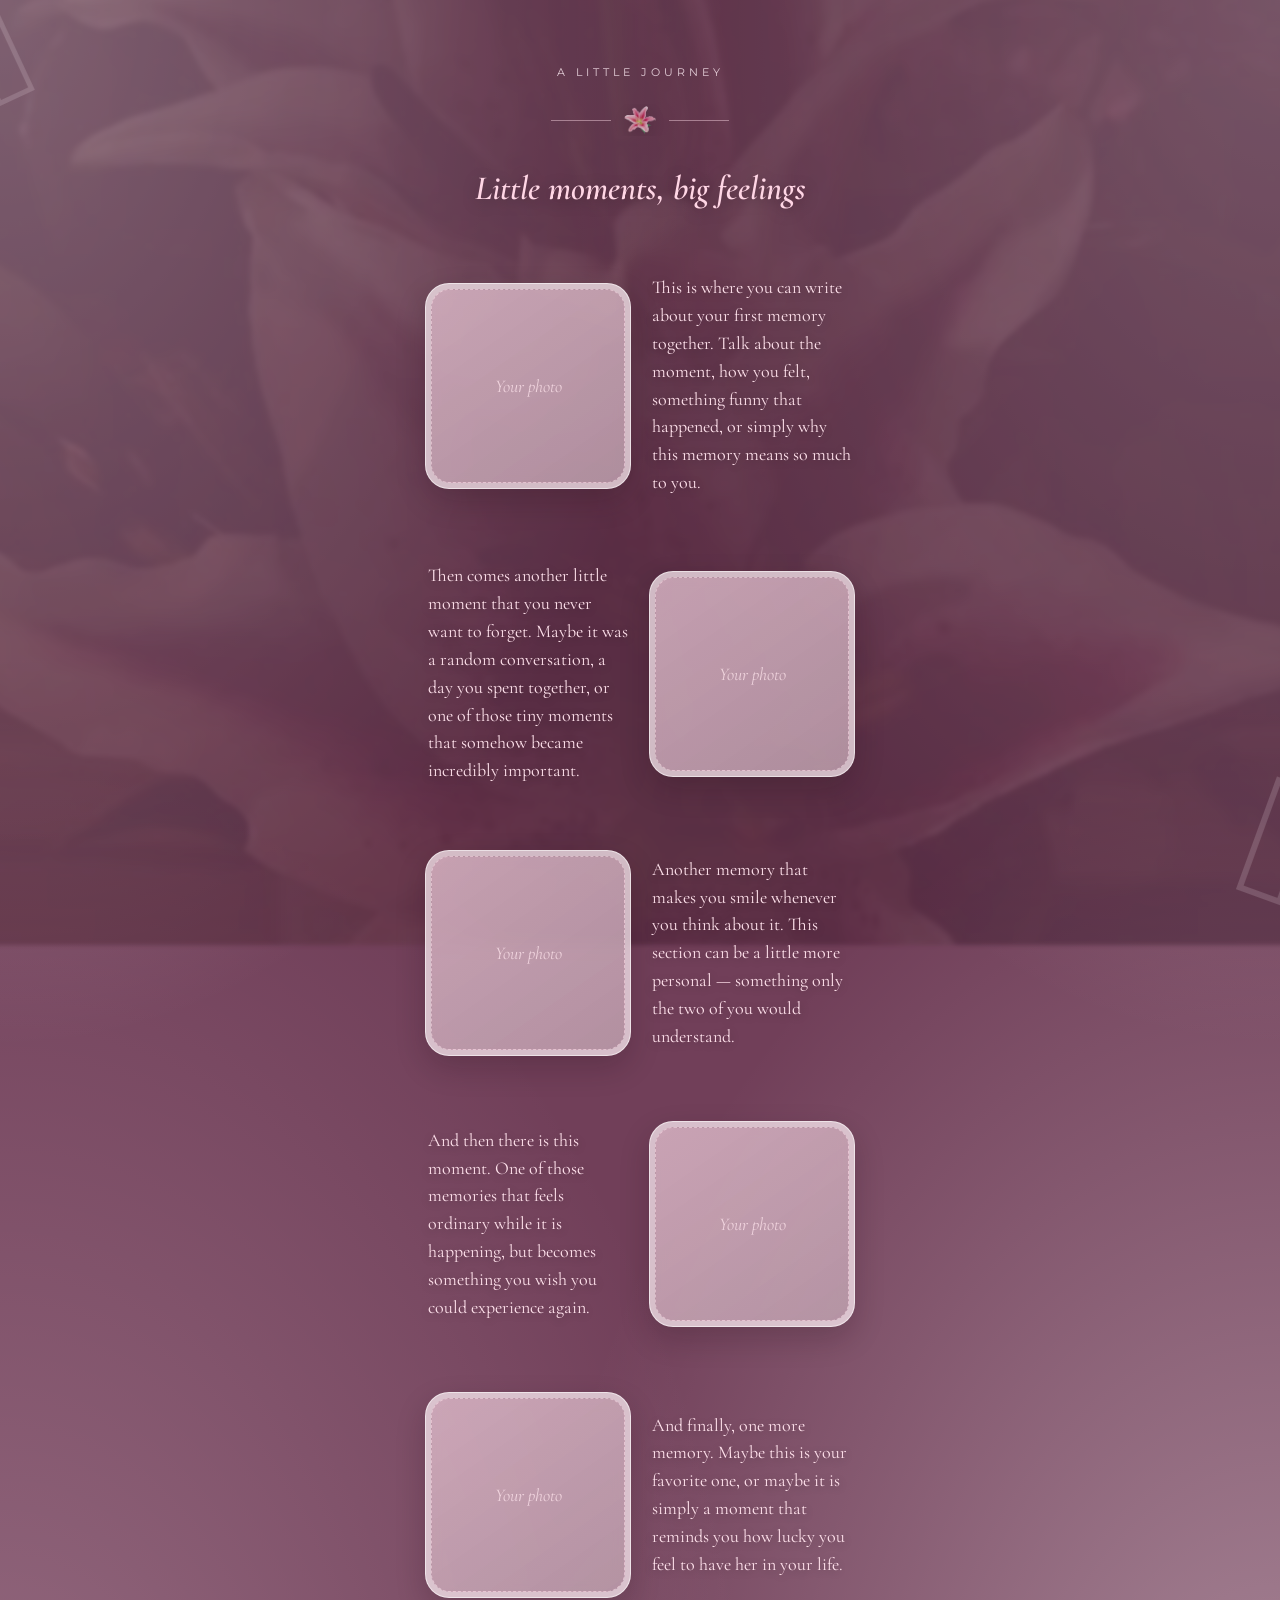
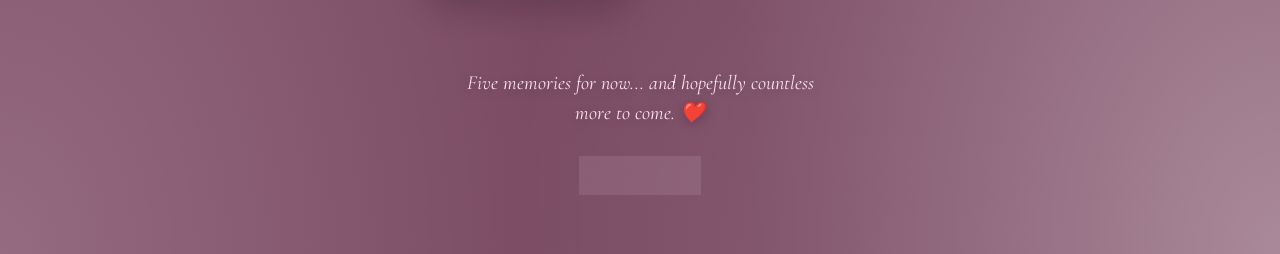
==== page2.html @ 09393ae9 "almsot done, adding pics" ====
<!DOCTYPE html>
<html lang="en">

<head>
    <meta charset="UTF-8">

    <meta
        name="viewport"
        content="width=device-width, initial-scale=1.0"
    >

    <title>Our Memories</title>

    <!-- Fonts -->
    <link rel="preconnect" href="https://fonts.googleapis.com">

    <link
        rel="preconnect"
        href="https://fonts.gstatic.com"
        crossorigin
    >

    <link
        href="https://fonts.googleapis.com/css2?family=Cormorant+Garamond:wght@400;500;600;700&family=Montserrat:wght@300;400&display=swap"
        rel="stylesheet"
    >

    <link rel="stylesheet" href="page2.css">
</head>


<body>

    <!-- Decorative lilies -->

    <div class="lily lily-top">𓆸</div>

    <div class="lily lily-bottom">𓆸</div>


    <main class="page">

        <!-- Heading -->

        <p class="little-text">
            A little journey
        </p>

        <div class="heading-divider">

            <span></span>

            <img
                src="image/lily-icon.png"
                alt=""
            >

            <span></span>

        </div>

        <h2>
            Little moments, big feelings
        </h2>


        <!-- =========================
             MEMORY 1
        ========================== -->

        <section class="memory memory-left">

            <div class="photo-box float-1">

                <div class="placeholder">
                    Your photo
                </div>

            </div>


            <div class="memory-text">

                <p>
                    This is where you can write about
                    your first memory together. Talk
                    about the moment, how you felt,
                    something funny that happened,
                    or simply why this memory means
                    so much to you.
                </p>

            </div>

        </section>



        <!-- =========================
             MEMORY 2
        ========================== -->

        <section class="memory memory-right">

            <div class="memory-text">

                <p>
                    Then comes another little moment
                    that you never want to forget.
                    Maybe it was a random conversation,
                    a day you spent together, or one
                    of those tiny moments that somehow
                    became incredibly important.
                </p>

            </div>


            <div class="photo-box float-2">

                <div class="placeholder">
                    Your photo
                </div>

            </div>

        </section>



        <!-- =========================
             MEMORY 3
        ========================== -->

        <section class="memory memory-left">

            <div class="photo-box float-3">

                <div class="placeholder">
                    Your photo
                </div>

            </div>


            <div class="memory-text">

                <p>
                    Another memory that makes you
                    smile whenever you think about it.
                    This section can be a little more
                    personal — something only the two
                    of you would understand.
                </p>

            </div>

        </section>



        <!-- =========================
             MEMORY 4
        ========================== -->

        <section class="memory memory-right">

            <div class="memory-text">

                <p>
                    And then there is this moment.
                    One of those memories that feels
                    ordinary while it is happening,
                    but becomes something you wish
                    you could experience again.
                </p>

            </div>


            <div class="photo-box float-4">

                <div class="placeholder">
                    Your photo
                </div>

            </div>

        </section>



        <!-- =========================
             MEMORY 5
        ========================== -->

        <section class="memory memory-left">

            <div class="photo-box float-5">

                <div class="placeholder">
                    Your photo
                </div>

            </div>


            <div class="memory-text">

                <p>
                    And finally, one more memory.
                    Maybe this is your favorite one,
                    or maybe it is simply a moment
                    that reminds you how lucky you
                    feel to have her in your life.
                </p>

            </div>

        </section>



        <!-- Bottom message -->

        <p class="bottom-text">

            Five memories for now...
            and hopefully countless more to come. ❤️

        </p>


        <!-- Back button -->

        <a
            href="page3.html"
            class="back-button"
        >
            continue
        </a>

    </main>

</body>

</html>
---- page2.css ----
* {
    margin: 0;
    padding: 0;
    box-sizing: border-box;
}

body {
    min-height: 100vh;

    background:
        radial-gradient(
            ellipse at top left,
            rgba(255, 248, 251, 0.45),
            transparent 40%
        ),
        radial-gradient(
            ellipse at top right,
            rgba(255, 242, 248, 0.35),
            transparent 40%
        ),
        radial-gradient(
            ellipse at bottom left,
            rgba(255, 238, 246, 0.25),
            transparent 42%
        ),
        radial-gradient(
            ellipse at bottom right,
            rgba(255, 248, 251, 0.40),
            transparent 42%
        ),
        #713f59;

    color: #f8e9ef;

    font-family:
        "Montserrat",
        sans-serif;

    overflow-x: hidden;
}


/* =========================
   LILY BACKGROUND
========================= */

body::before {
    content: "";

    position: fixed;

    inset: -5%;

    background-image:
        linear-gradient(
            rgba(65, 25, 48, 0.72),
            rgba(65, 25, 48, 0.72)
        ),
        url("images/lily.jpg");

    background-size: cover;

    background-position: center;

    background-repeat: no-repeat;

    opacity: 0.38;

    filter: blur(2px);

    z-index: 0;

    pointer-events: none;

    animation:
        lilyBackground
        18s
        ease-in-out
        infinite
        alternate;
}


/* =========================
   MAIN PAGE
========================= */

.page {
    width: 100%;

    min-height: 100vh;

    padding:
        65px
        20px
        60px;

    display: flex;

    flex-direction: column;

    align-items: center;

    text-align: center;

    position: relative;

    z-index: 2;
}


/* =========================
   INTRO
========================= */

.little-text {
    font-size: 11px;

    letter-spacing: 4px;

    text-transform: uppercase;

    color:
        rgba(255, 238, 245, 0.82);

    margin-bottom: 20px;

    animation:
        fadeUp
        1s
        ease
        forwards;
}


/* =========================
   TITLE
========================= */

h1 {
    font-family:
        "Cormorant Garamond",
        serif;

    font-size: 60px;

    line-height: 0.9;

    font-weight: 600;

    color: #fff3f7;

    text-shadow:
        0 3px 20px
        rgba(40, 10, 25, 0.35);

    animation:
        fadeUp
        1.2s
        ease
        forwards;
}


h2 {
    font-family:
        "Cormorant Garamond",
        serif;

    font-size: 34px;

    font-weight: 600;

    font-style: italic;

    color: #ffd6e5;

    margin-top: 14px;

    text-shadow:
        0 3px 15px
        rgba(40, 10, 25, 0.35);

    animation:
        fadeUp
        1.4s
        ease
        forwards;
}


/* =========================
   MEMORY ROW
========================= */

.memory {
    width: 100%;

    max-width: 430px;

    display: grid;

    grid-template-columns:
        1fr 1fr;

    align-items: center;

    gap: 18px;

    margin-top: 65px;

    position: relative;
}


/* =========================
   PHOTO BOX
========================= */

.photo-box {
    width: 100%;

    aspect-ratio: 1 / 1;

    padding: 5px;

    border-radius: 24px;

    background:
        rgba(255, 242, 247, 0.72);

    border:
        1px solid
        rgba(255, 255, 255, 0.55);

    box-shadow:
        0 12px 30px
        rgba(30, 10, 22, 0.20);

    backdrop-filter:
        blur(8px);

    overflow: hidden;

    will-change: transform;

    transition:
        box-shadow 0.3s ease;
}


/* =========================
   PHOTO PLACEHOLDER
========================= */

.placeholder {
    width: 100%;

    height: 100%;

    border-radius: 19px;

    display: flex;

    align-items: center;

    justify-content: center;

    background:
        linear-gradient(
            145deg,
            rgba(170, 99, 130, 0.30),
            rgba(108, 56, 82, 0.35)
        );

    border:
        1px dashed
        rgba(255, 224, 235, 0.55);

    color:
        rgba(255, 229, 237, 0.75);

    font-family:
        "Cormorant Garamond",
        serif;

    font-size: 18px;

    font-style: italic;
}


/* =========================
   FLOATING ANIMATIONS
========================= */

.float-1 {
    animation:
        floatOne
        5.5s
        ease-in-out
        infinite;
}


.float-2 {
    animation:
        floatTwo
        6.3s
        ease-in-out
        infinite;
}


.float-3 {
    animation:
        floatThree
        5.8s
        ease-in-out
        infinite;
}


.float-4 {
    animation:
        floatFour
        6.6s
        ease-in-out
        infinite;
}


.float-5 {
    animation:
        floatFive
        6.1s
        ease-in-out
        infinite;
}


/* =========================
   MEMORY TEXT
========================= */

.memory-text {
    text-align: left;

    padding:
        0 3px;
}


.memory-text p {
    font-family:
        "Cormorant Garamond",
        serif;

    font-size: 18px;

    line-height: 1.55;

    color: #ffe2ec;

    text-shadow:
        0 2px 10px
        rgba(40, 10, 25, 0.30);
}


/* =========================
   BOTTOM MESSAGE
========================= */

.bottom-text {
    max-width: 350px;

    margin-top: 70px;

    font-family:
        "Cormorant Garamond",
        serif;

    font-size: 20px;

    line-height: 1.5;

    font-style: italic;

    color: #ffe1eb;

    text-shadow:
        0 2px 12px
        rgba(40, 10, 25, 0.30);

    animation:
        fadeUp
        2s
        ease
        forwards;
}


/* =========================
   BACK BUTTON
========================= */

.back-button {
    display: inline-block;

    margin-top: 28px;

    padding:
        11px
        22px;

    border-radius: 50px;

    border:
        1px solid
        rgba(255, 225, 235, 0.45);

    background:
        rgba(255, 242, 247, 0.10);

    color: #ffe1eb;

    text-decoration: none;

    font-size: 11px;

    letter-spacing: 2px;

    text-transform: uppercase;

    backdrop-filter:
        blur(8px);

    transition:
        background 0.3s ease,
        transform 0.3s ease;
}


.back-button:hover {
    background:
        rgba(255, 242, 247, 0.20);

    transform:
        translateY(-2px);
}


/* =========================
   DECORATIVE LILIES
========================= */

.lily {
    position: fixed;

    font-family: serif;

    color:
        rgba(255, 240, 247, 0.16);

    z-index: 1;

    pointer-events: none;

    user-select: none;

    filter:
        drop-shadow(
            0 8px 20px
            rgba(30, 10, 20, 0.20)
        );
}


.lily-top {
    top: -35px;

    left: -30px;

    font-size: 150px;

    transform:
        rotate(-25deg);
}


.lily-bottom {
    bottom: -45px;

    right: -35px;

    font-size: 180px;

    transform:
        rotate(20deg);
}


/* =========================
   BACKGROUND ANIMATION
========================= */

@keyframes lilyBackground {

    0% {
        transform:
            scale(1.05)
            translate(0, 0);
    }

    50% {
        transform:
            scale(1.09)
            translate(-0.8%, -0.4%);
    }

    100% {
        transform:
            scale(1.06)
            translate(0.8%, 0.5%);
    }
}


/* =========================
   IMAGE FLOAT 1
========================= */

@keyframes floatOne {

    0%, 100% {
        transform:
            translateY(0)
            rotate(0deg);
    }

    50% {
        transform:
            translateY(-15px)
            rotate(-0.7deg);
    }
}


/* =========================
   IMAGE FLOAT 2
========================= */

@keyframes floatTwo {

    0%, 100% {
        transform:
            translateY(0)
            rotate(0deg);
    }

    50% {
        transform:
            translateY(15px)
            rotate(0.7deg);
    }
}


/* =========================
   IMAGE FLOAT 3
========================= */

@keyframes floatThree {

    0%, 100% {
        transform:
            translateY(0)
            rotate(0deg);
    }

    50% {
        transform:
            translateY(-14px)
            rotate(0.6deg);
    }
}


/* =========================
   IMAGE FLOAT 4
========================= */

@keyframes floatFour {

    0%, 100% {
        transform:
            translateY(0)
            rotate(0deg);
    }

    50% {
        transform:
            translateY(16px)
            rotate(-0.6deg);
    }
}


/* =========================
   IMAGE FLOAT 5
========================= */

@keyframes floatFive {

    0%, 100% {
        transform:
            translateY(0)
            rotate(0deg);
    }

    50% {
        transform:
            translateY(-15px)
            rotate(-0.5deg);
    }
}


/* =========================
   TEXT ANIMATION
========================= */

@keyframes fadeUp {

    from {
        opacity: 0;

        transform:
            translateY(20px);
    }

    to {
        opacity: 1;

        transform:
            translateY(0);
    }
}


/* =========================
   SMALL PHONES
========================= */

@media (max-width: 360px) {

    .page {
        padding:
            55px
            16px
            50px;
    }


    h1 {
        font-size: 54px;
    }


    h2 {
        font-size: 30px;
    }


    .memory {
        gap: 12px;

        margin-top: 55px;
    }


    .photo-box {
        border-radius: 20px;

        padding: 4px;
    }


    .placeholder {
        border-radius: 16px;

        font-size: 16px;
    }


    .memory-text p {
        font-size: 17px;

        line-height: 1.45;
    }
}

/* =========================
   HEADING DIVIDER
========================= */

.heading-divider {
    display: flex;

    align-items: center;

    justify-content: center;

    gap: 12px;

    margin-top: 5px;

    margin-bottom: 18px;
}


.heading-divider span {

    width: 60px;

    height: 1px;

    background:
        rgba(255, 220, 233, 0.45);
}


.heading-divider img {
    display: block;

    width: 32px !important;
    height: 32px !important;

    max-width: 32px !important;
    max-height: 32px !important;

    min-width: 32px;
    min-height: 32px;

    object-fit: contain;

    flex: 0 0 32px;

    opacity: 0.90;

    filter:
        drop-shadow(
            0 3px 8px
            rgba(40, 10, 25, 0.20)
        );

    animation:
        lilyIconFloat
        3.5s
        ease-in-out
        infinite;
}

.heading-divider {
    width: 100%;
    height: 32px;

    display: flex;

    align-items: center;

    justify-content: center;

    gap: 13px;

    margin-top: 5px;
    margin-bottom: 18px;

    overflow: hidden;
}
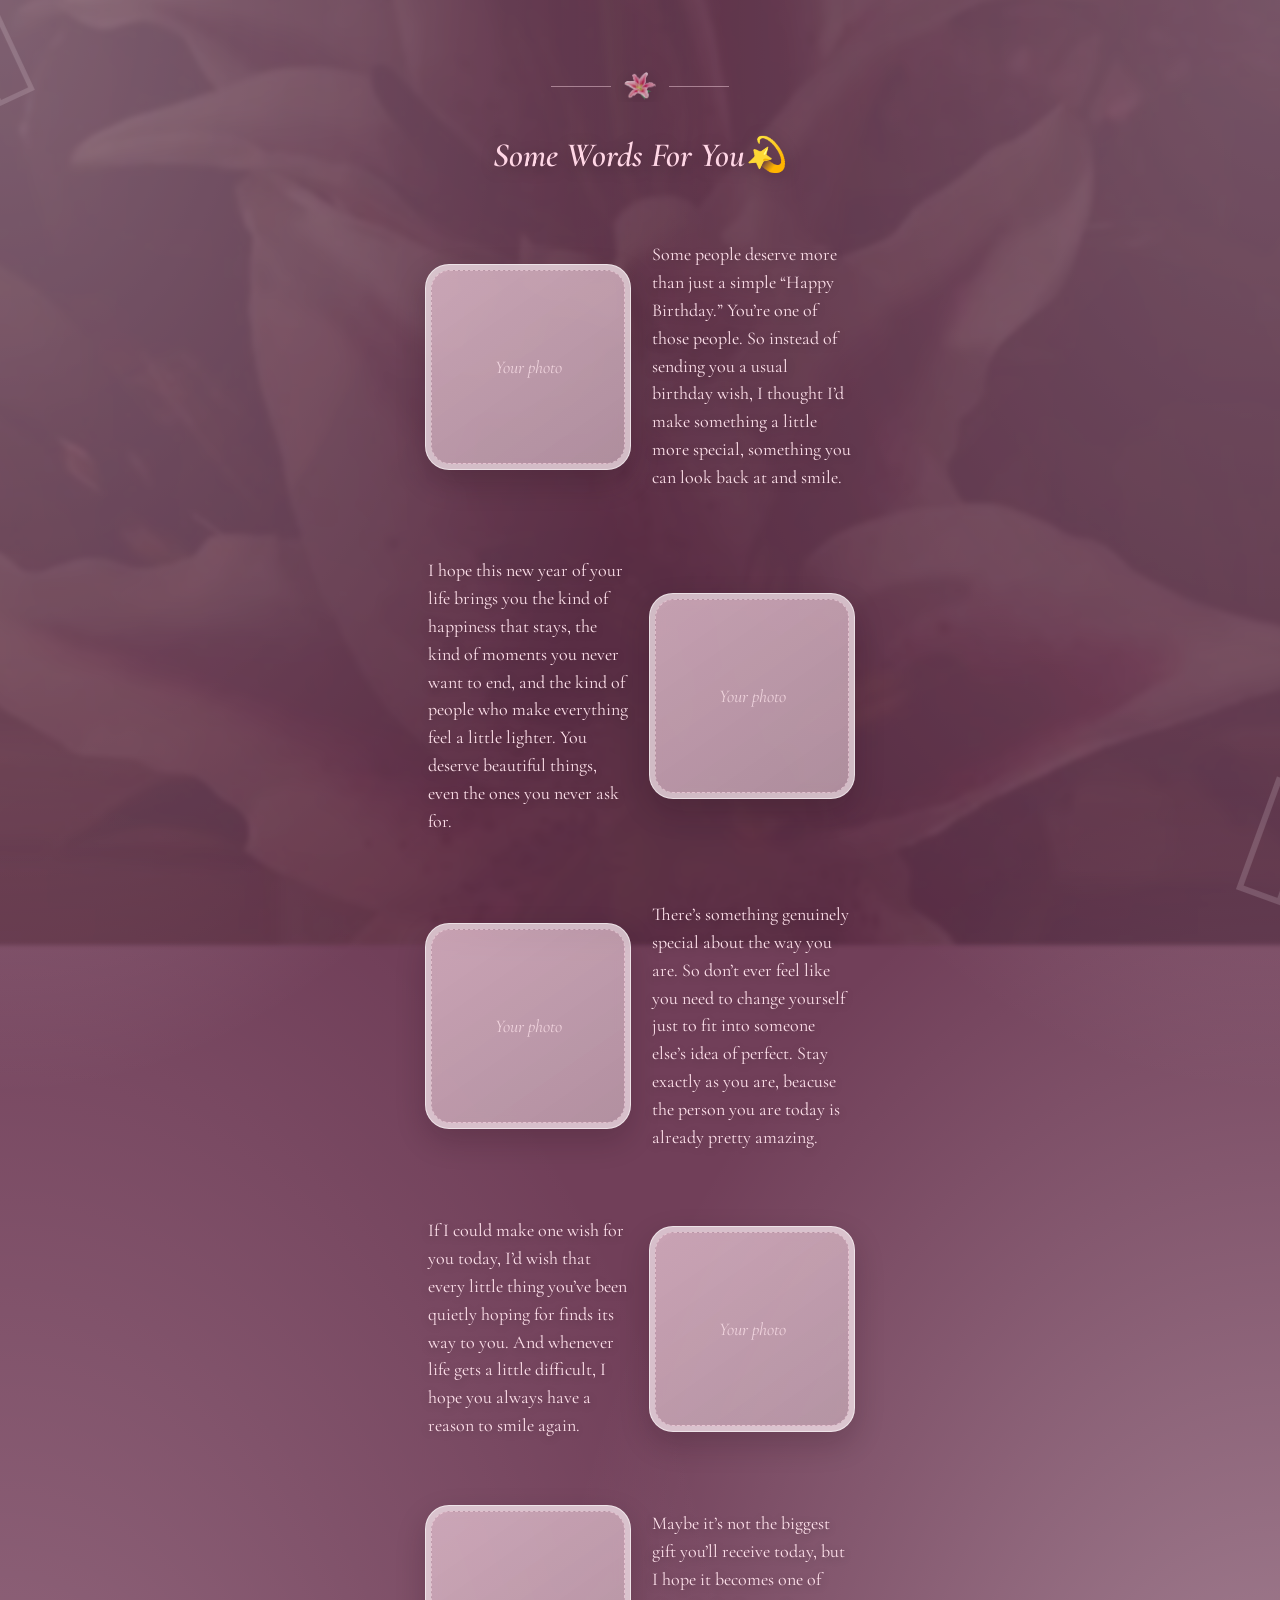
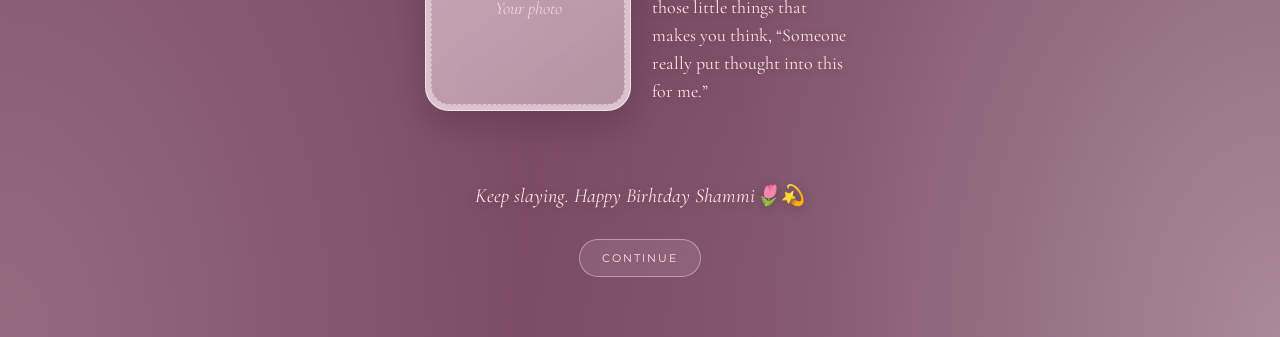
==== commit 67a1304a: "prolly the final commit" ====
--- a/page2.html
+++ b/page2.html
@@ -42,9 +42,7 @@
 
         <!-- Heading -->
 
-        <p class="little-text">
-            A little journey
-        </p>
+        
 
         <div class="heading-divider">
 
@@ -60,7 +58,7 @@
         </div>
 
         <h2>
-            Little moments, big feelings
+            Some Words For You💫
         </h2>
 
 
@@ -82,12 +80,10 @@
             <div class="memory-text">
 
                 <p>
-                    This is where you can write about
-                    your first memory together. Talk
-                    about the moment, how you felt,
-                    something funny that happened,
-                    or simply why this memory means
-                    so much to you.
+                    Some people deserve more than just a simple “Happy Birthday.”
+                    You’re one of those people. So instead of sending you a usual birthday wish,
+                    I thought I’d make something a little more special, something
+                    you can look back at and smile.
                 </p>
 
             </div>
@@ -105,12 +101,9 @@
             <div class="memory-text">
 
                 <p>
-                    Then comes another little moment
-                    that you never want to forget.
-                    Maybe it was a random conversation,
-                    a day you spent together, or one
-                    of those tiny moments that somehow
-                    became incredibly important.
+                    I hope this new year of your life brings you the kind of happiness that stays,
+                    the kind of moments you never want to end, and the kind of people who make everything
+                    feel a little lighter. You deserve beautiful things, even the ones you never ask for.
                 </p>
 
             </div>
@@ -146,11 +139,9 @@
             <div class="memory-text">
 
                 <p>
-                    Another memory that makes you
-                    smile whenever you think about it.
-                    This section can be a little more
-                    personal — something only the two
-                    of you would understand.
+                   There’s something genuinely special about the way you are.
+                    So don’t ever feel like you need to change yourself just to fit into someone else’s
+                   idea of perfect. Stay exactly as you are, beacuse the person you are today is already pretty amazing.
                 </p>
 
             </div>
@@ -168,11 +159,9 @@
             <div class="memory-text">
 
                 <p>
-                    And then there is this moment.
-                    One of those memories that feels
-                    ordinary while it is happening,
-                    but becomes something you wish
-                    you could experience again.
+                    If I could make one wish for you today, I’d wish that every little thing you’ve
+                     been quietly hoping for finds its way to you. And whenever life gets a little difficult,
+                    I hope you always have a reason to smile again.
                 </p>
 
             </div>
@@ -208,11 +197,9 @@
             <div class="memory-text">
 
                 <p>
-                    And finally, one more memory.
-                    Maybe this is your favorite one,
-                    or maybe it is simply a moment
-                    that reminds you how lucky you
-                    feel to have her in your life.
+                    Maybe it’s not the biggest gift you’ll receive today,
+                     but I hope it becomes one of those little things that makes you think,
+                      “Someone really put thought into this for me.”
                 </p>
 
             </div>
@@ -225,8 +212,7 @@
 
         <p class="bottom-text">
 
-            Five memories for now...
-            and hopefully countless more to come. ❤️
+            Keep slaying. Happy Birhtday Shammi🌷💫
 
         </p>
 
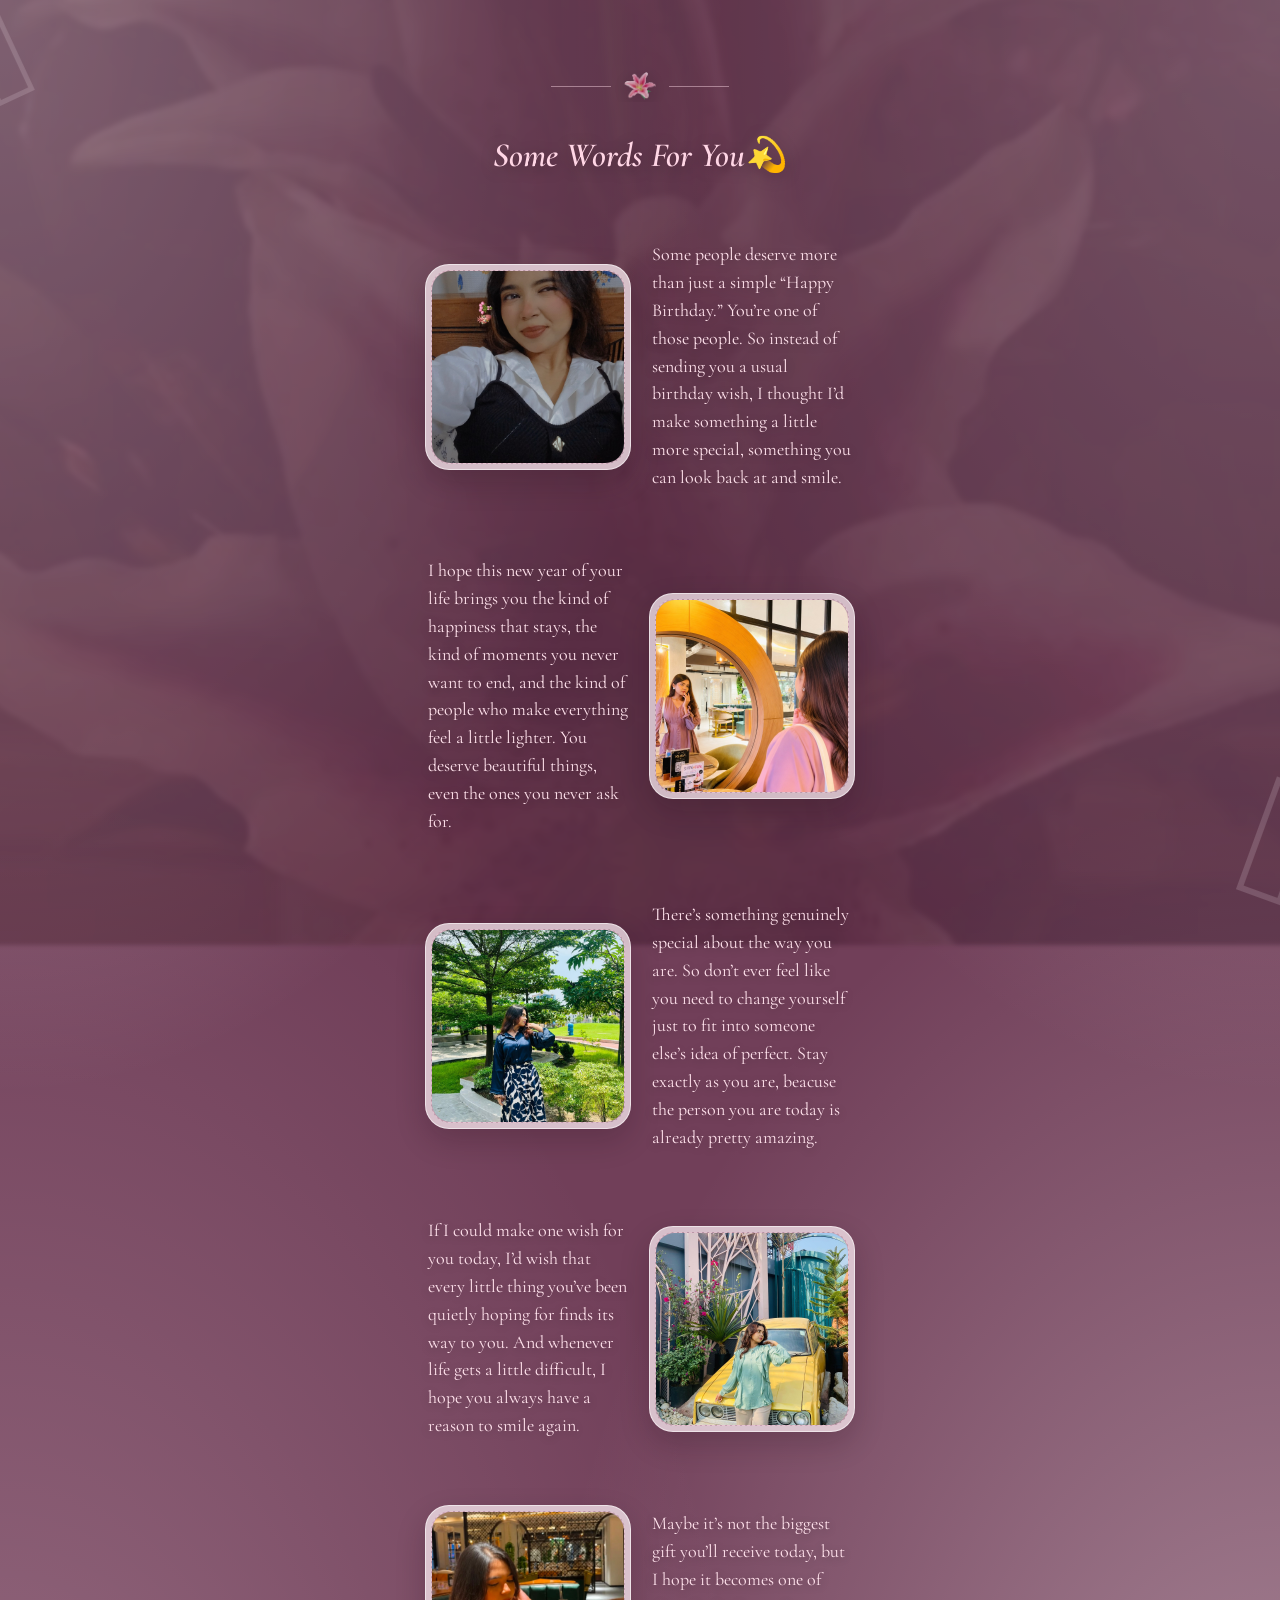
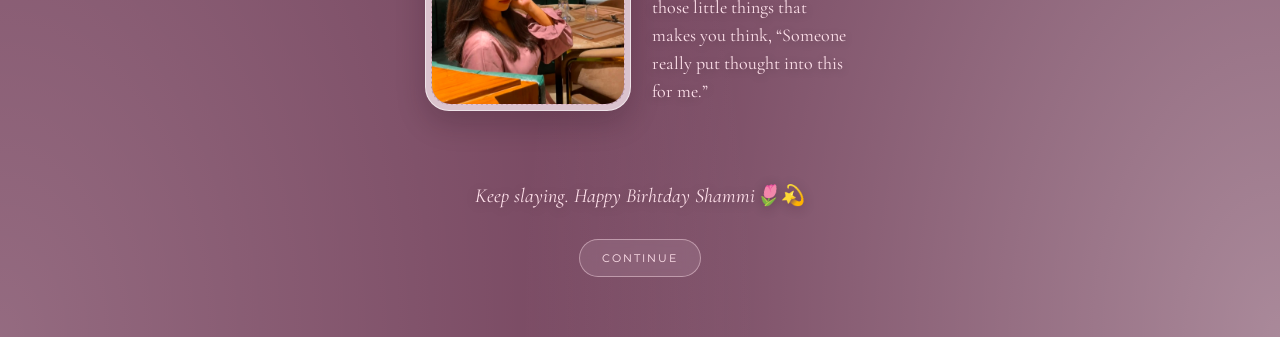
==== commit 29dda207: "final" ====
--- a/page2.html
+++ b/page2.html
@@ -71,7 +71,7 @@
             <div class="photo-box float-1">
 
                 <div class="placeholder">
-                    Your photo
+                    <img src="image/pic1.jpeg">
                 </div>
 
             </div>
@@ -112,7 +112,7 @@
             <div class="photo-box float-2">
 
                 <div class="placeholder">
-                    Your photo
+                    <img src="image/pic2.jpeg">
                 </div>
 
             </div>
@@ -130,7 +130,7 @@
             <div class="photo-box float-3">
 
                 <div class="placeholder">
-                    Your photo
+                    <img src="image/pic3.jpeg">
                 </div>
 
             </div>
@@ -170,7 +170,7 @@
             <div class="photo-box float-4">
 
                 <div class="placeholder">
-                    Your photo
+                    <img src="image/pic4.jpeg">
                 </div>
 
             </div>
@@ -188,7 +188,7 @@
             <div class="photo-box float-5">
 
                 <div class="placeholder">
-                    Your photo
+                    <img src="image/pic5.jpeg">
                 </div>
 
             </div>
--- a/page2.css
+++ b/page2.css
@@ -778,4 +778,12 @@
     margin-bottom: 18px;
 
     overflow: hidden;
+}
+
+.photo-box img {
+    width: 100%;
+    height: 100%;
+    display: block;
+    object-fit: cover;
+    border-radius: 19px;
 }
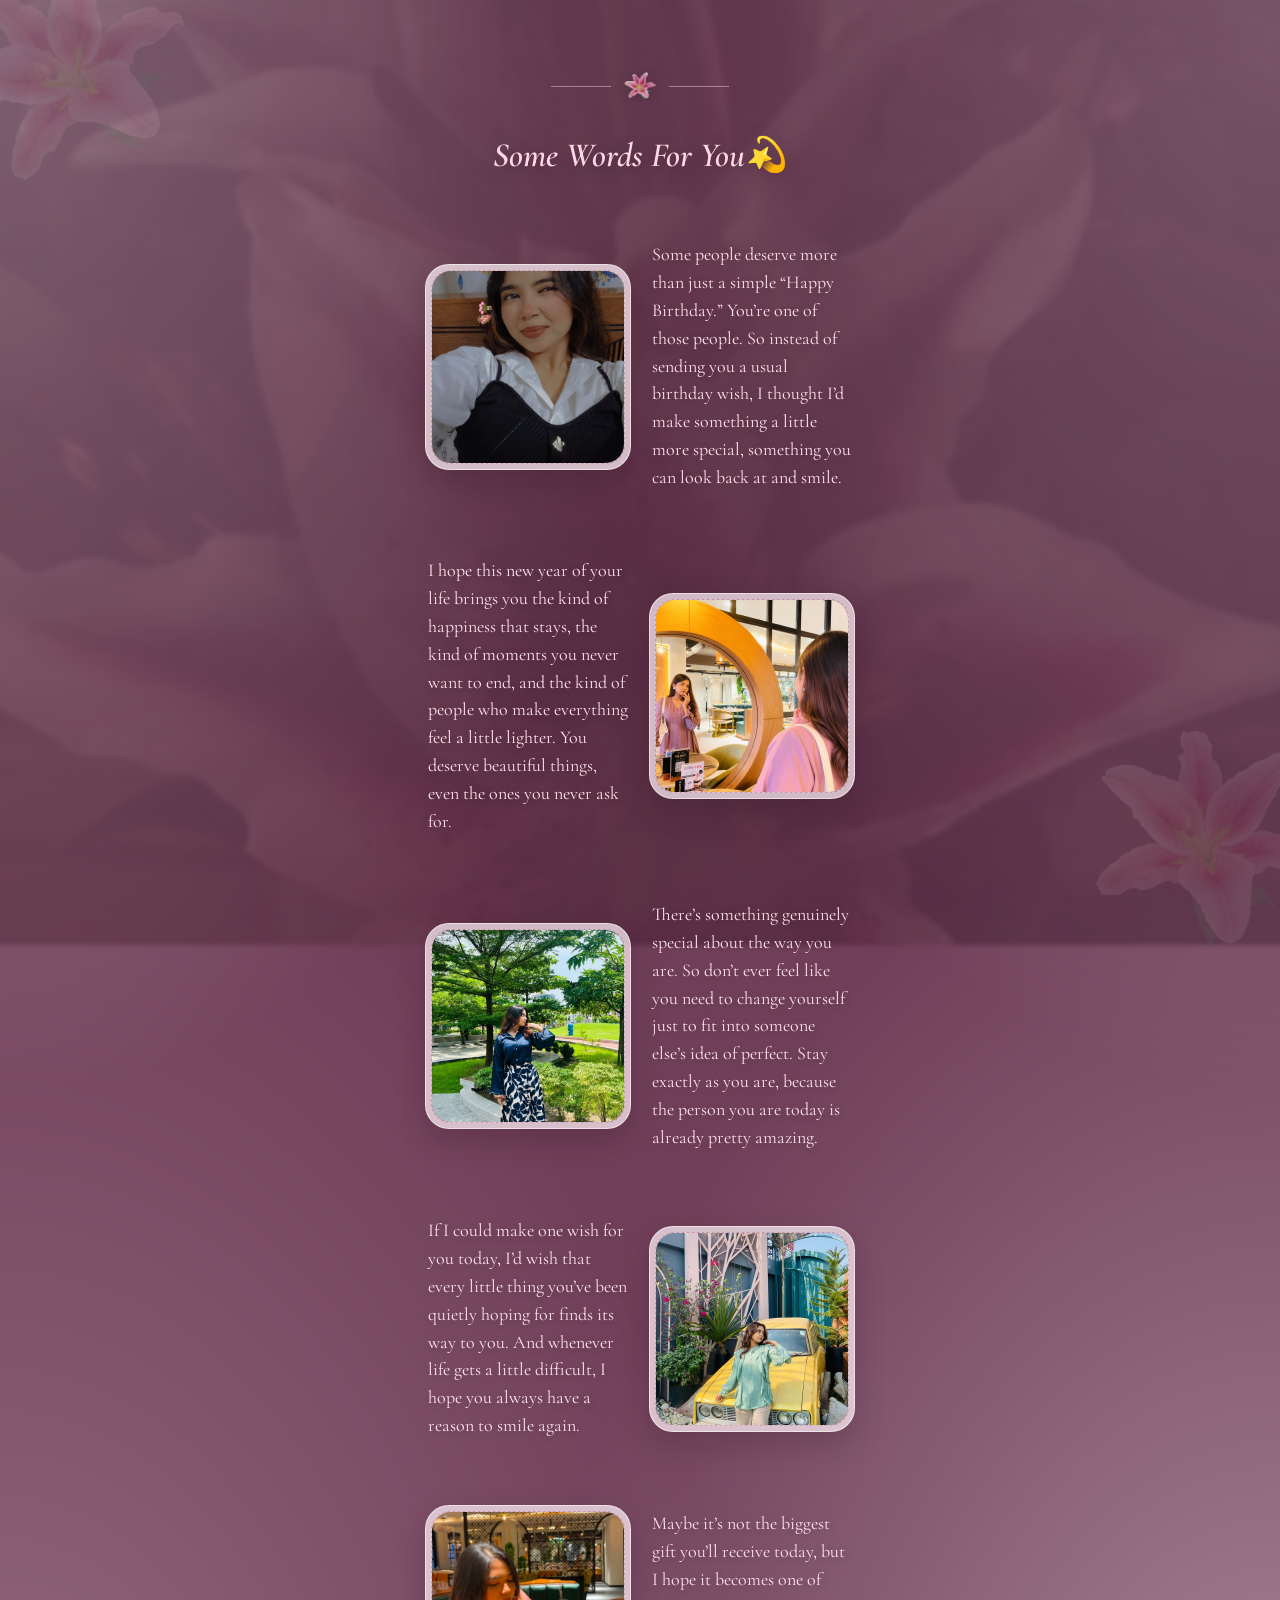
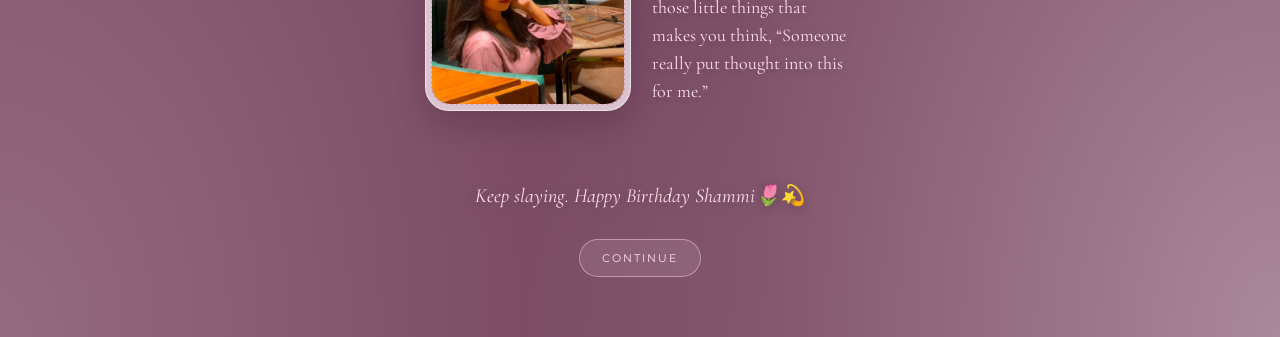
==== commit b4c3a3dc: "flowers added for the last time" ====
--- a/page2.html
+++ b/page2.html
@@ -12,6 +12,7 @@
     <title>Our Memories</title>
 
     <!-- Fonts -->
+
     <link rel="preconnect" href="https://fonts.googleapis.com">
 
     <link
@@ -25,24 +26,40 @@
         rel="stylesheet"
     >
 
-    <link rel="stylesheet" href="page2.css">
+    <link
+        rel="stylesheet"
+        href="page2.css"
+    >
+
 </head>
 
 
 <body>
 
-    <!-- Decorative lilies -->
-
-    <div class="lily lily-top">𓆸</div>
-
-    <div class="lily lily-bottom">𓆸</div>
+
+    <!-- =========================
+         DECORATIVE CORNER LILIES
+    ========================== -->
+
+    <img
+        src="image/lily-icon.png"
+        class="corner-lily corner-lily-top"
+        alt=""
+    >
+
+    <img
+        src="image/lily-icon.png"
+        class="corner-lily corner-lily-bottom"
+        alt=""
+    >
 
 
     <main class="page">
 
-        <!-- Heading -->
-
-        
+
+        <!-- =========================
+             HEADING
+        ========================== -->
 
         <div class="heading-divider">
 
@@ -57,11 +74,13 @@
 
         </div>
 
+
         <h2>
             Some Words For You💫
         </h2>
 
 
+
         <!-- =========================
              MEMORY 1
         ========================== -->
@@ -71,7 +90,12 @@
             <div class="photo-box float-1">
 
                 <div class="placeholder">
-                    <img src="image/pic1.jpeg">
+
+                    <img
+                        src="image/pic1.jpeg"
+                        alt=""
+                    >
+
                 </div>
 
             </div>
@@ -112,7 +136,12 @@
             <div class="photo-box float-2">
 
                 <div class="placeholder">
-                    <img src="image/pic2.jpeg">
+
+                    <img
+                        src="image/pic2.jpeg"
+                        alt=""
+                    >
+
                 </div>
 
             </div>
@@ -130,18 +159,23 @@
             <div class="photo-box float-3">
 
                 <div class="placeholder">
-                    <img src="image/pic3.jpeg">
-                </div>
-
-            </div>
-
-
-            <div class="memory-text">
-
-                <p>
-                   There’s something genuinely special about the way you are.
+
+                    <img
+                        src="image/pic3.jpeg"
+                        alt=""
+                    >
+
+                </div>
+
+            </div>
+
+
+            <div class="memory-text">
+
+                <p>
+                    There’s something genuinely special about the way you are.
                     So don’t ever feel like you need to change yourself just to fit into someone else’s
-                   idea of perfect. Stay exactly as you are, beacuse the person you are today is already pretty amazing.
+                    idea of perfect. Stay exactly as you are, because the person you are today is already pretty amazing.
                 </p>
 
             </div>
@@ -160,7 +194,7 @@
 
                 <p>
                     If I could make one wish for you today, I’d wish that every little thing you’ve
-                     been quietly hoping for finds its way to you. And whenever life gets a little difficult,
+                    been quietly hoping for finds its way to you. And whenever life gets a little difficult,
                     I hope you always have a reason to smile again.
                 </p>
 
@@ -170,7 +204,12 @@
             <div class="photo-box float-4">
 
                 <div class="placeholder">
-                    <img src="image/pic4.jpeg">
+
+                    <img
+                        src="image/pic4.jpeg"
+                        alt=""
+                    >
+
                 </div>
 
             </div>
@@ -188,7 +227,12 @@
             <div class="photo-box float-5">
 
                 <div class="placeholder">
-                    <img src="image/pic5.jpeg">
+
+                    <img
+                        src="image/pic5.jpeg"
+                        alt=""
+                    >
+
                 </div>
 
             </div>
@@ -198,26 +242,31 @@
 
                 <p>
                     Maybe it’s not the biggest gift you’ll receive today,
-                     but I hope it becomes one of those little things that makes you think,
-                      “Someone really put thought into this for me.”
-                </p>
-
-            </div>
-
-        </section>
-
-
-
-        <!-- Bottom message -->
+                    but I hope it becomes one of those little things that makes you think,
+                    “Someone really put thought into this for me.”
+                </p>
+
+            </div>
+
+        </section>
+
+
+
+        <!-- =========================
+             BOTTOM MESSAGE
+        ========================== -->
 
         <p class="bottom-text">
 
-            Keep slaying. Happy Birhtday Shammi🌷💫
+            Keep slaying. Happy Birthday Shammi🌷💫
 
         </p>
 
 
-        <!-- Back button -->
+
+        <!-- =========================
+             CONTINUE BUTTON
+        ========================== -->
 
         <a
             href="page3.html"
@@ -226,8 +275,10 @@
             continue
         </a>
 
+
     </main>
 
+
 </body>
 
 </html>
--- a/page2.css
+++ b/page2.css
@@ -786,4 +786,73 @@
     display: block;
     object-fit: cover;
     border-radius: 19px;
+}
+
+/* =========================
+   CORNER LILIES
+========================= */
+
+.corner-lily {
+    position: fixed;
+
+    width: 250px;
+    height: 250px;
+
+    object-fit: contain;
+
+    opacity: 0.13;
+
+    z-index: 1;
+
+    pointer-events: none;
+
+    filter:
+        drop-shadow(
+            0 8px 20px
+            rgba(30, 10, 20, 0.20)
+        );
+
+    animation:
+        cornerFloat
+        7s
+        ease-in-out
+        infinite
+        alternate;
+}
+
+
+/* Top-left */
+
+.corner-lily-top {
+    top: -60px;
+    left: -55px;
+
+    transform: rotate(-20deg);
+}
+
+
+/* Bottom-right */
+
+.corner-lily-bottom {
+    bottom: -60px;
+    right: -55px;
+
+    transform: rotate(20deg);
+
+    animation-delay: -3s;
+}
+
+
+/* Subtle movement */
+
+@keyframes cornerFloat {
+
+    from {
+        margin-top: 0;
+    }
+
+    to {
+        margin-top: 10px;
+    }
+
 }
